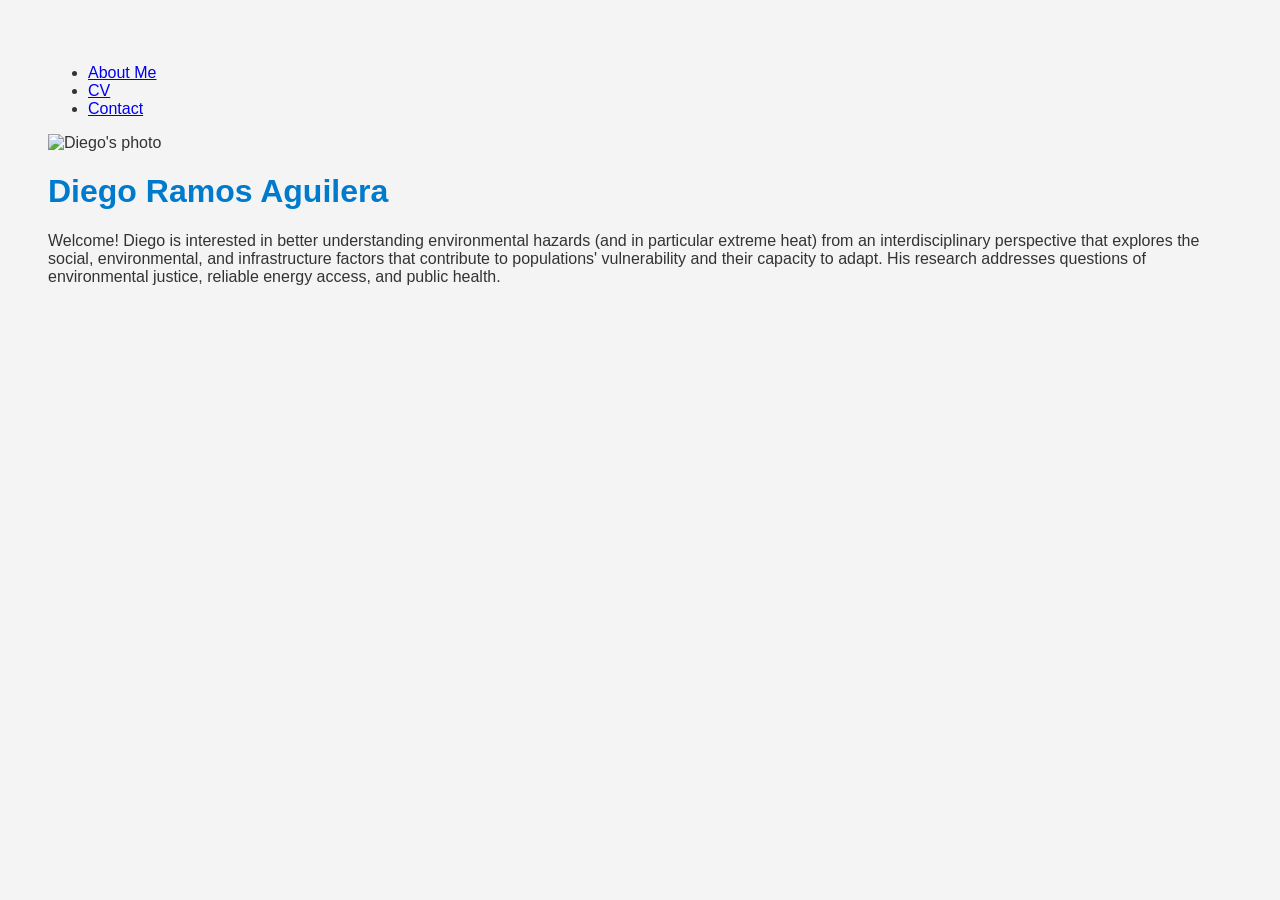
==== index.html @ e0c16a1e "Updated landing page" ====
<!DOCTYPE html>
<html>
<head>
  <title>Diego's Data Science Hub</title>
  <link rel="stylesheet" href="style.css">
</head>
<body>
  <nav>
    <ul>
      <li><a href="about.html">About Me</a></li>
      <li><a href="cv.html">CV</a></li>
      <li><a href="contact.html">Contact</a></li>
    </ul>
  </nav>

  <header>
    <img src="images/DiegoGrad.jpg" alt="Diego's photo" class="profile-pic">
    <h1>Diego Ramos Aguilera</h1>
  </header>

  <main>
    <p>Welcome! Diego is interested in better understanding environmental hazards (and in particular extreme heat) from an interdisciplinary perspective that explores the social, environmental, and infrastructure factors that contribute to populations' vulnerability and their capacity to adapt. His research addresses questions of environmental justice, reliable energy access, and public health.</p>
  </main>
</body>
</html>
---- style.css ----
body {
  font-family: Arial, sans-serif;
  background-color: #f4f4f4;
  color: #333;
  padding: 40px;
}
h1 {
  color: #007acc;
}
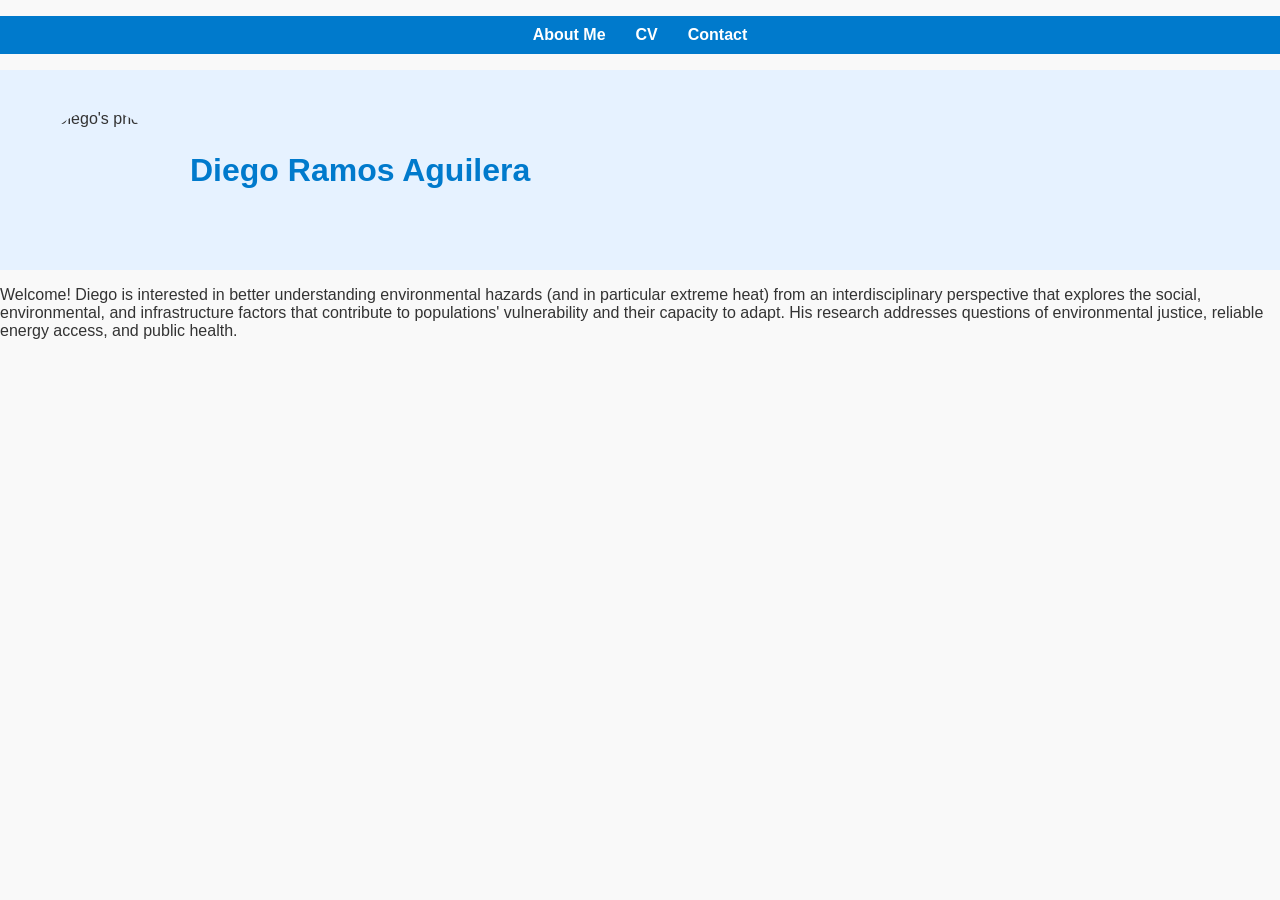
==== commit 4c1eb7bd: "Update index.html" ====
--- a/index.html
+++ b/index.html
@@ -1,7 +1,7 @@
 <!DOCTYPE html>
 <html>
 <head>
-  <title>Diego's Data Science Hub</title>
+  <title>Diego Ramos Aguilera</title>
   <link rel="stylesheet" href="style.css">
 </head>
 <body>
--- a/style.css
+++ b/style.css
@@ -1,9 +1,44 @@
 body {
-  font-family: Arial, sans-serif;
-  background-color: #f4f4f4;
+  font-family: 'Segoe UI', sans-serif;
+  background-color: #f9f9f9;
   color: #333;
+  margin: 0;
+  padding: 0;
+}
+
+nav ul {
+  list-style: none;
+  background-color: #007acc;
+  padding: 10px;
+  display: flex;
+  justify-content: center;
+}
+
+nav ul li {
+  margin: 0 15px;
+}
+
+nav ul li a {
+  color: white;
+  text-decoration: none;
+  font-weight: bold;
+}
+
+header {
+  display: flex;
+  align-items: center;
   padding: 40px;
+  background-color: #e6f2ff;
 }
+
+.profile-pic {
+  width: 120px;
+  height: 120px;
+  border-radius: 50%;
+  margin-right: 30px;
+}
+
 h1 {
+  font-size: 2em;
   color: #007acc;
 }
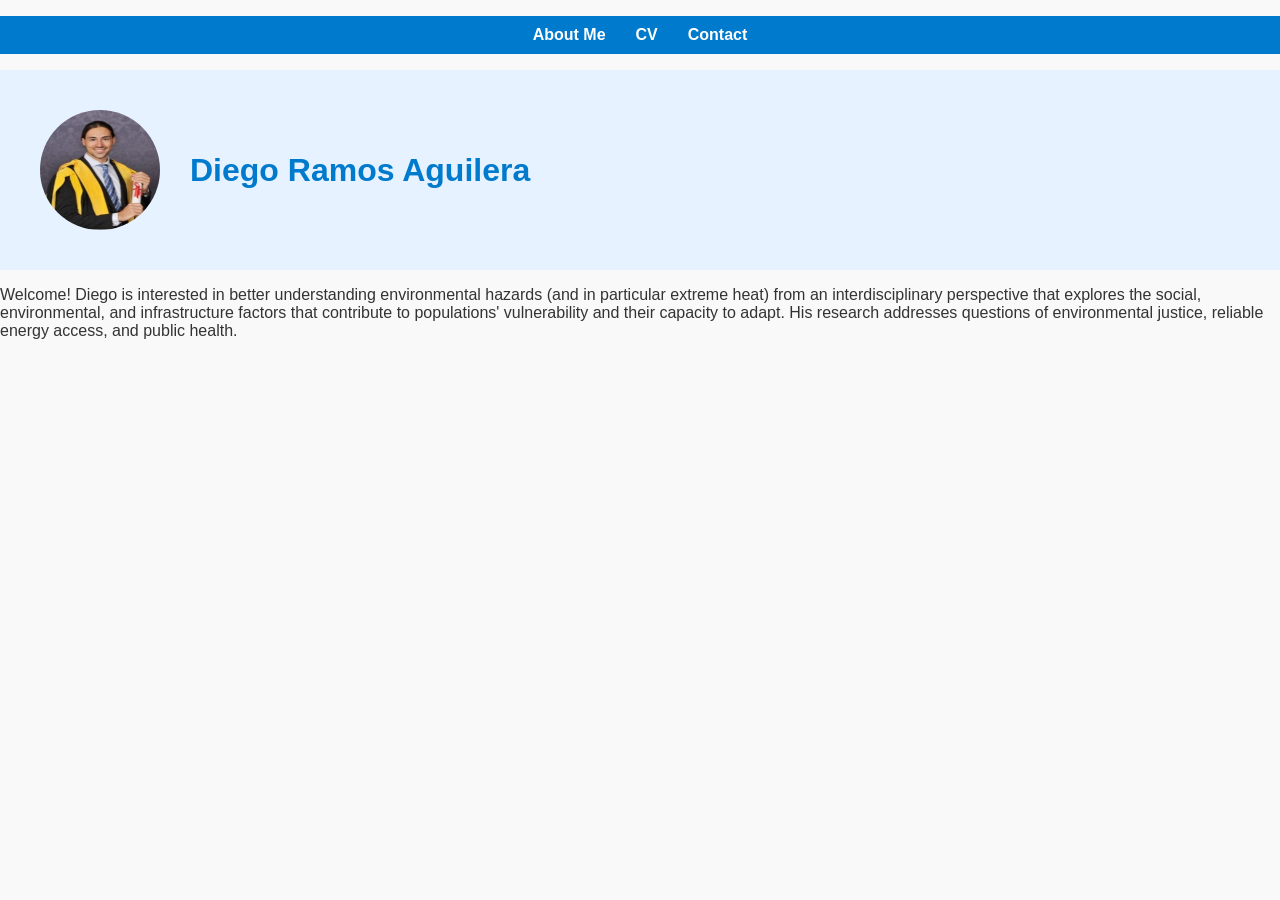
==== commit d94c1f90: "Update index.html" ====
--- a/index.html
+++ b/index.html
@@ -14,7 +14,7 @@
   </nav>
 
   <header>
-    <img src="images/DiegoGrad.jpg" alt="Diego's photo" class="profile-pic">
+    <img src="images/DiegoGrad.JPG" alt="Diego's photo" class="profile-pic">
     <h1>Diego Ramos Aguilera</h1>
   </header>
 
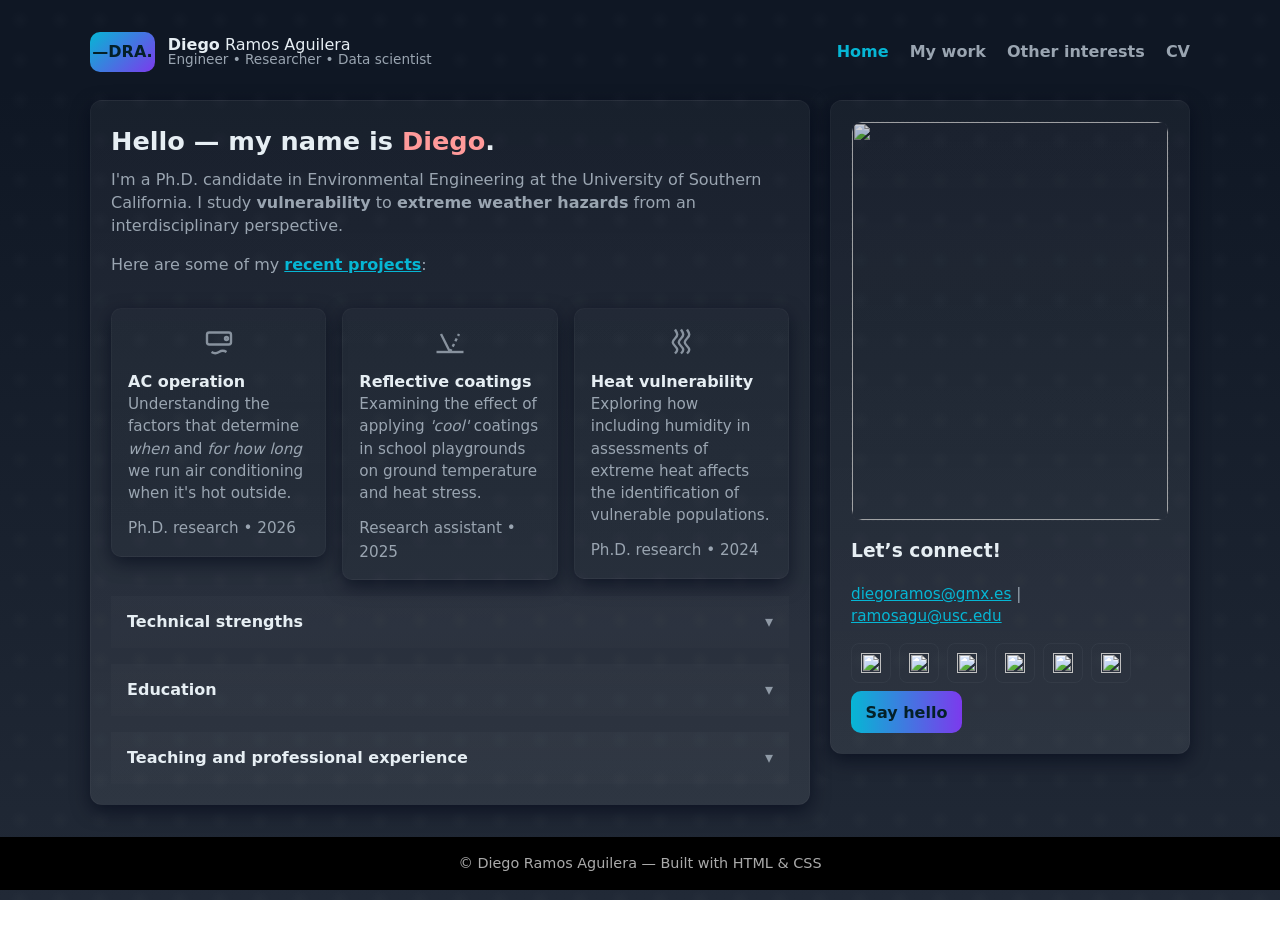
==== commit e9989fc7: "new website files" ====
--- a/index.html
+++ b/index.html
@@ -1,25 +1,209 @@
-<!DOCTYPE html>
-<html>
-<head>
-  <title>Diego Ramos Aguilera</title>
-  <link rel="stylesheet" href="style.css">
-</head>
-<body>
-  <nav>
-    <ul>
-      <li><a href="about.html">About Me</a></li>
-      <li><a href="cv.html">CV</a></li>
-      <li><a href="contact.html">Contact</a></li>
-    </ul>
-  </nav>
-
-  <header>
-    <img src="images/DiegoGrad.JPG" alt="Diego's photo" class="profile-pic">
-    <h1>Diego Ramos Aguilera</h1>
-  </header>
-
-  <main>
-    <p>Welcome! Diego is interested in better understanding environmental hazards (and in particular extreme heat) from an interdisciplinary perspective that explores the social, environmental, and infrastructure factors that contribute to populations' vulnerability and their capacity to adapt. His research addresses questions of environmental justice, reliable energy access, and public health.</p>
-  </main>
-</body>
-</html>
+<!doctype html>
+<html lang="en">
+<head><link rel="stylesheet" href="styles.css">
+<meta charset="utf-8" />
+<meta name="viewport" content="width=device-width,initial-scale=1" />
+<title>Diego Ramos Aguilera</title>
+
+</head>
+<body>
+  <div class="wrap">
+    <header>
+      <a href="index.html" class="brand-link">
+      <div class="brand">
+        <div class="logo">—DRA.</div>
+        <div class="name">
+          <div style="font-weight:500"><strong>Diego</strong> Ramos Aguilera</div>
+          <div style="font-size:.85rem;color:var(--muted)">Engineer • Researcher • Data scientist</div>
+        </div>
+      </div></a>
+      <nav>
+        <a href="index.html" class="active">Home</a>
+        <a href="work.html">My work</a>
+        <a href="interests.html">Other interests</a>
+        <a href="CV.html">CV</a>
+      </nav>
+    </header>
+
+    <section class="hero">
+      <div class="card intro">
+        <div style="display:flex;justify-content:space-between;align-items:start">
+          <div>
+            <h1>Hello — my name is <span class="highlight-red">Diego</span>.</h1>
+            <p>I'm a Ph.D. candidate in Environmental Engineering at the University of Southern California. I study <strong>vulnerability</strong> to <strong>extreme weather hazards</strong> from an interdisciplinary perspective.</p>
+            <p>Here are some of my <a href="work.html" class="highlight-blue">recent projects</a>:</p>
+          </div>
+        </div>
+
+        <div id="work" class="projects" aria-label="projects">
+          <a href="work.html#ac-operation" class="project-link">
+          <article class="project card">
+            <div class="project-icon">
+  <svg viewBox="0 0 24 24">
+    <!-- main unit -->
+    <rect x="4" y="5" width="16" height="8" rx="1.5"></rect>
+    
+    <!-- power button dot -->
+    <circle cx="17" cy="9" r="1"></circle>
+
+    <!-- airflow -->
+    <path d="M7 18c1.5 1 3.5 1 5 0s3.5-1 5 0"></path>
+  </svg>
+</div>
+            <div>
+              <strong>AC operation</strong>
+              <div class="muted">Understanding the factors that determine <i>when</i> and <i>for how long</i> we run air conditioning when it's hot outside.</div>
+            </div>
+            <div style="margin-top:.8rem"><span class="muted">Ph.D. research • 2026</span></div>
+          </article></a>
+          <a href="work.html#reflective-coatings" class="project-link">
+          <article class="project card">
+            <div class="project-icon">
+  <svg viewBox="0 0 24 24">
+    <!-- ground line -->
+    <line x1="3" y1="18" x2="21" y2="18"></line>
+
+    <!-- incident radiation -->
+    <line x1="6" y1="6" x2="12" y2="18"></line>
+
+    <!-- reflected radiation -->
+    <line x1="12" y1="18" x2="18" y2="6"
+          stroke-dasharray="2 2"></line>
+  </svg>
+</div>
+            <div>
+              <strong>Reflective coatings</strong>
+              <div class="muted">Examining the effect of applying <i>'cool'</i> coatings in school playgrounds on ground temperature and heat stress. </div>
+            </div>
+            <div style="margin-top:.8rem"><span class="muted">Research assistant • 2025</span></div>
+          </article></a>
+          <a href="work.html#heat-vulnerability" class="project-link">
+          <article class="project card">
+            <div class="project-icon">
+  <svg viewBox="0 0 24 24">
+    <path d="M8 3c2 3 2 4 0 6s-2 3 0 5 2 3 0 5"></path>
+    <path d="M12 3c2 3 2 4 0 6s-2 3 0 5 2 3 0 5"></path>
+    <path d="M16 3c2 3 2 4 0 6s-2 3 0 5 2 3 0 5"></path>
+  </svg>
+</div>
+            <div>
+              <strong>Heat vulnerability</strong>
+              <div class="muted">Exploring how including humidity in assessments of extreme heat affects the identification of vulnerable populations.</div>
+            </div>
+            <div style="margin-top:.8rem"><span class="muted">Ph.D. research • 2024</span></div>
+          </article></a>
+        </div>
+
+        <details>
+          <summary>Technical strengths</summary>
+          <div>Analytical skills • Python • High-performance computing • GIS • Data visualization</div>
+        </details>
+
+        <details>
+          <summary>Education</summary>
+          <div>
+            <strong>Ph.D., Environmental Engineering</strong> <i>(expected summer 2026)</i> — University of Southern California <br>
+            <span class="muted">Research examining the social, environmental, and insfrastructural dimensions behind heat vulnerability. Under the supervision of Dr. Kelly Sanders and Dr. Jiachen Zhang.</span>
+          </div><div>
+            <strong>M.S., Green Technologies</strong> — University of Southern California (2024)<br>
+            <span class="muted">Classes on energy systems, climate and sustainability. <i>GPA: 3.9</i></span>
+          </div><div>
+            <strong>M.Sc., Environment and Development</strong> — King's College London (2020)<br>
+            <span class="muted">Thesis on quantifying vulnerability to environmental hazards under the superivison of Dr. Faith Taylor. <i>Pass with Distinction</i></span>
+          </div><div>
+            <strong>B.Eng., Mechanical and Energy Engineering</strong> — Brunel University London (2019)<br>
+            <span class="muted">Dissertation on cool and green roofs and façades to reduce energy consumption under the supervision of Dr. Maria Kolokotroni. <i>1<sup>st</sup> Class Honors</i></span>
+          </div>
+        </details>
+
+        <details>
+          <summary>Teaching and professional experience</summary>
+          <div>
+            <p>I really enjoy teaching! At the University of Southern California I've been a Teaching Assistant for classes such as <strong>Statics and Dynamics</strong>, <strong>Energy Systems and Environmental Tradeoffs</strong>, and <strong>Civil Engineering Graphics</strong>. I've also lectured <strong>Introduction to Energy</strong> classes.</p>
+            <p>During my undergrad, I was a <strong>Powertrain Solutions Engineering Intern</strong> at Bosch (UK). Before that, I managed the social media for <strong>Fundación Agua de Coco</strong>, a Spanish NGO working to further education in Madagascar.</p><br>
+          </div>
+        </details>
+      </div>
+
+      <aside class="card contact" id="contact">
+        <div class="avatar" aria-hidden="true">
+  <img src="images/me-800.jpg" alt="" class="avatar-img" loading="lazy" width="400" height="400">
+</div>
+
+        <h3 style="margin-top:0">Let’s connect!</h3>
+        <p class="muted"><a href="mailto:diegoramos@gmx.es" style="color:var(--accent)">diegoramos@gmx.es</a> | <a href="mailto:ramosagu@usc.edu" style="color:var(--accent)">ramosagu@usc.edu</a></p>
+        <div class="socials" aria-label="Social links">
+
+  <a href="https://www.instagram.com/d1egoramo5" target="_blank" rel="noopener" aria-label="Instagram">
+    <img src="images/icons/instagram.png"
+       alt=""
+       class="social-icon"
+       width="20"
+       height="20">
+  </a>
+  <a href="https://bsky.app/profile/d1egoramo5.bsky.social" target="_blank" rel="noopener" aria-label="Bluesky">
+    <img src="images/icons/bluesky.png"
+       alt=""
+       class="social-icon"
+       width="20"
+       height="20">
+  </a>
+  <a href="https://www.linkedin.com/in/d1egoramo5" target="_blank" rel="noopener" aria-label="LinkedIn">
+    <img src="images/icons/linkedin.png"
+       alt=""
+       class="social-icon"
+       width="20"
+       height="20">
+  </a>
+    <a href="https://github.com/d1egoramo5" target="_blank" rel="noopener" aria-label="GitHub">
+    <img src="images/icons/github.png"
+       alt=""
+       class="social-icon"
+       width="20"
+       height="20">
+  </a>
+  <a href="https://orcid.org/0000-0003-2019-0027" target="_blank" rel="noopener" aria-label="ORCID">
+    <img src="images/icons/orcid.png"
+       alt=""
+       class="social-icon"
+       width="20"
+       height="20">
+  </a>
+  <a href="https://scholar.google.com/citations?user=gKFUmbkAAAAJ&hl" target="_blank" rel="noopener" aria-label="Google Scholar">
+    <img src="images/icons/scholar.png"
+       alt=""
+       class="social-icon"
+       width="20"
+       height="20">
+  </a>
+
+
+
+</div>
+<a class="btn" href="contact.html" style="display:inline-block;margin-top:.5rem">Say hello</a>
+      </aside>
+    </section>
+
+  <footer class="footer-bar">
+      © <span id="year"></span> Diego Ramos Aguilera — Built with HTML &amp; CSS
+    </footer>
+
+
+<script>
+  async function insertPartial(id, url){
+    try{
+      const res = await fetch(url);
+      if(!res.ok) throw new Error('fetch failed');
+      const html = await res.text();
+      document.getElementById(id).innerHTML = html;
+      document.getElementById(id).removeAttribute('aria-hidden');
+    }catch(e){
+      console.warn('Could not load', url, e);
+    }
+  }
+
+  // restore current-year behavior (optional)
+  document.getElementById('year')?.textContent = new Date().getFullYear();
+</script>
+</body>
+</html>
--- a/styles.css
+++ b/styles.css
@@ -0,0 +1,272 @@
+/* styles.css — main site stylesheet */
+
+:root{
+    --bg:#0f1724; --card:#0b1220; --muted:#9aa5b1; --accent:#06b6d4;
+    --hover-red: rgba(255,60,60,0.12);
+    --radius:12px; --gap:1.25rem; --maxw:1100px;
+    --ff-sans: system-ui, -apple-system, "Segoe UI", Roboto, "Helvetica Neue", Arial;
+  }
+  *{box-sizing:border-box}
+  html,body{height:100%}
+  body{
+  margin:0;
+  font-family:var(--ff-sans);
+  background:linear-gradient(180deg,var(--bg) 0%, #071021 100%);
+  color:#e6eef3;
+  -webkit-font-smoothing:antialiased;
+  line-height:1.45;
+
+  /* keep horizontal centering but allow the page to grow/scroll */
+  display:flex;
+  align-items:flex-start;    /* <-- changed from center */
+  justify-content:center;
+  padding:2rem;
+
+  min-height:100vh;          /* ensure the page can be at least full viewport */
+  overflow-y:auto;           /* allow vertical scrolling when content grows */
+}
+
+  .wrap{
+  width:100%;
+  max-width:var(--maxw);
+  margin:0 auto;
+  padding-bottom:3rem; /* extra room so expanded panels don't hide under footer */
+}
+
+  header{
+    display:flex; gap:1rem; align-items:center; justify-content:space-between;
+    margin-bottom:1.75rem;
+  }
+  .brand{display:flex; gap:.8rem; align-items:center}
+  .logo{
+    width:65px; height:40px; border-radius:10px; background:linear-gradient(135deg,var(--accent),#7c3aed);
+    display:grid; place-items:center; font-weight:700; color:#042028;
+  }
+  .brand .name { line-height:1; }
+  .brand .name strong { font-weight:900; } /* bold only first word */
+
+  nav a{color:var(--muted); text-decoration:none; margin-left:1rem; font-weight:600}
+  nav a:hover{color:var(--accent)}
+
+  .hero{
+    display:grid; grid-template-columns:1fr 360px; gap:var(--gap); align-items:start;
+    margin-bottom:1.75rem;
+  }
+  .card{
+    background:linear-gradient(180deg, rgba(255,255,255,0.04), rgba(255,255,255,0.07));
+    border-radius:var(--radius); padding:1.25rem; box-shadow:0 6px 18px rgba(2,6,23,0.6);
+    border:1px solid rgba(255,255,255,0.03);
+  }
+  .intro h1{margin:.1rem 0 0; font-size:1.6rem}
+  .intro h1 strong{font-weight:900} /* bold first word in H1 */
+  .intro p{color:var(--muted); margin-top:.5rem}
+
+  .contact{position:sticky; top:1.5rem}
+  .btn{
+    display:inline-block; padding:.6rem .9rem; border-radius:10px; background:linear-gradient(90deg,var(--accent),#7c3aed);
+    color:#042028; font-weight:700; text-decoration:none;
+  }
+
+  .projects{
+    display:grid; grid-template-columns:repeat(3,1fr); gap:1rem; margin-top:1rem;
+  }
+  .project{
+    padding:1rem; border-radius:10px; min-height:120px; background:linear-gradient(180deg, rgba(255,255,255,0.015), transparent);
+    display:flex; flex-direction:column; justify-content:space-between;
+    transition:transform .28s ease, box-shadow .28s ease, border-color .28s ease;
+    border:1px solid rgba(255,255,255,0.03);
+  }
+  /* red-hue highlight on hover */
+  .project:hover{
+    transform:translateY(-6px) scale(1.01);
+    box-shadow:0 12px 30px rgba(255,60,60,0.12);
+    border-color: rgba(255,60,60,0.18);
+  }
+  .muted{color:var(--muted); font-size:.95rem}
+
+  /* details/summary with arrow */
+  details{
+  margin-top:1rem;
+  border-radius:10px;
+  overflow:visible;          /* allow the open panel to grow without being clipped */
+}
+
+/* keep the rounded-corner clipping for the inner content */
+details > div{
+  border-radius:10px;
+  overflow:hidden;
+}
+  summary{
+    list-style:none; cursor:pointer; padding:.9rem 1rem; background:linear-gradient(180deg, rgba(255,255,255,0.02), rgba(255,255,255,0.01));
+    display:flex; align-items:center; justify-content:space-between; gap:1rem; font-weight:700;
+  }
+  /* arrow on the right */
+  summary::after{
+    content:'▾';
+    margin-left:12px;
+    opacity:.9;
+    transform-origin:center;
+    transition:transform .2s ease;
+    color:var(--muted);
+  }
+  details[open] summary::after{ transform:rotate(180deg) translateY(1px); color:var(--accent) }
+  details div{padding:1rem; color:var(--muted); border-top:1px solid rgba(255,255,255,0.02)}
+
+body{
+  /* keep your existing background, then add an overlay pattern */
+  background:
+    radial-gradient(rgba(255,255,255,0.012) 2px, transparent 10px),
+    linear-gradient(180deg,var(--bg) 10%, #212936 100%);
+  background-repeat:repeat;
+  background-size:40px 40px, auto; background-attachment: fixed;
+}
+  /* avatar placeholder above contact */
+  .avatar{
+    width:100%; height:400px; border-radius:10px; margin-bottom:1rem;
+    display:flex; align-items:center; justify-content:center;
+    background:linear-gradient(180deg, rgba(255,255,255,0.01), rgba(255,255,255,0.00));
+    border:1px dashed rgba(255,255,255,0.03); color:var(--muted);
+  }
+  .avatar svg{opacity:.5}
+
+  .avatar { overflow:hidden; position:relative; }
+.avatar-img{
+  display:block; opacity:.8;
+  width:100%;
+  height:100%;
+  object-fit:cover;     /* crop-center behavior */
+  border-radius:10px;   /* match .avatar container */
+}
+
+  footer{margin-top:2rem; color:var(--muted); font-size:.9rem; text-align:center}
+
+  .footer-bar{
+  margin-top:2rem;
+  width:100vw;                 /* full width */
+  margin-left:calc(50% - 50vw); /* break out of centered wrapper */
+  background:#000;
+  color:#aaa;
+  padding:1rem 2rem;
+  text-align:center;
+  border-radius:0;             /* remove bubble rounding */
+  box-shadow:none;
+  border:none;
+}
+
+  /* responsive */
+  @media (max-width:900px){
+    .hero{grid-template-columns:1fr}
+    .projects{grid-template-columns:repeat(2,1fr)}
+    nav a{margin-left:.6rem}
+  }
+  @media (max-width:560px){
+    .projects{grid-template-columns:1fr}
+    header{flex-direction:column; align-items:flex-start; gap:.8rem}
+    .brand .logo{width:50px;height:50px}
+  }
+
+  /* reduced motion preference */
+  @media (prefers-reduced-motion:reduce){
+    .project, .project:hover{transition:none; transform:none}
+  }
+
+  /* social buttons in the contact panel */
+.socials{ display:flex; gap:.5rem; margin-top:1rem; align-items:center }
+.socials a{
+  display:inline-grid; place-items:center;
+  width:40px; height:40px; border-radius:8px;
+  border:1px solid rgba(255,255,255,0.04);
+  background:transparent; color:var(--muted); text-decoration:none;
+  transition:transform .18s ease, box-shadow .18s ease, background-color .18s ease, color .18s ease;
+}
+.socials a svg{ display:block; width:18px; height:18px; }
+
+/* hover: subtle red tint to match project hover */
+.socials a:hover{
+  transform:translateY(-3px);
+  box-shadow:0 8px 18px rgba(255,60,60,0.08);
+  background:rgba(255,60,60,0.06);
+  color: #ffdfe0; /* makes icons slightly brighter on hover */
+}
+
+/* focus styles for keyboard users */
+.socials a:focus{ outline:2px solid rgba(6,182,212,0.18); outline-offset:3px; }
+
+/* tiny spacing tweak on very small screens */
+@media (max-width:420px){ .socials a{ width:36px; height:36px } }
+
+.project-icon{
+  width:36px;              /* slightly larger */
+  height:36px;
+  margin:0 auto .75rem;   /* center horizontally */
+  display:flex;
+  align-items:center;
+  justify-content:center;
+  color:var(--muted);
+  opacity:.85;
+}
+
+.project-icon svg{
+  width:100%;
+  height:100%;
+  stroke:currentColor;
+  fill:none;
+  stroke-width:1.6;
+}
+
+.project:hover .project-icon{
+  color:#ff9a9a;
+  opacity:1;
+}
+
+.project strong {
+  display:block;
+  margin-top:-.2rem;
+}
+
+.social-icon{
+  display:block;
+  width:20px;
+  height:20px;
+  object-fit:contain;
+}
+
+.socials a{
+  display:flex;
+  align-items:center;
+  justify-content:center;
+}
+
+nav a.active{
+  color: var(--accent);
+}
+
+nav a.active.btn{
+  background: linear-gradient(90deg, var(--accent), #7c3aed);
+  color:#042028;
+}
+
+.brand-link{
+  text-decoration:none;
+  color:inherit;
+  display:inline-block;
+}
+
+.brand-link:hover{
+  opacity:.85;
+}
+
+.highlight-blue{
+  color: var(--accent);
+  font-weight:600;
+}
+
+.highlight-red{
+  color: #ff9a9a; /* subtle red variant */
+}
+
+.project-link{
+  text-decoration:none;
+  color:inherit;
+  display:block;
+}
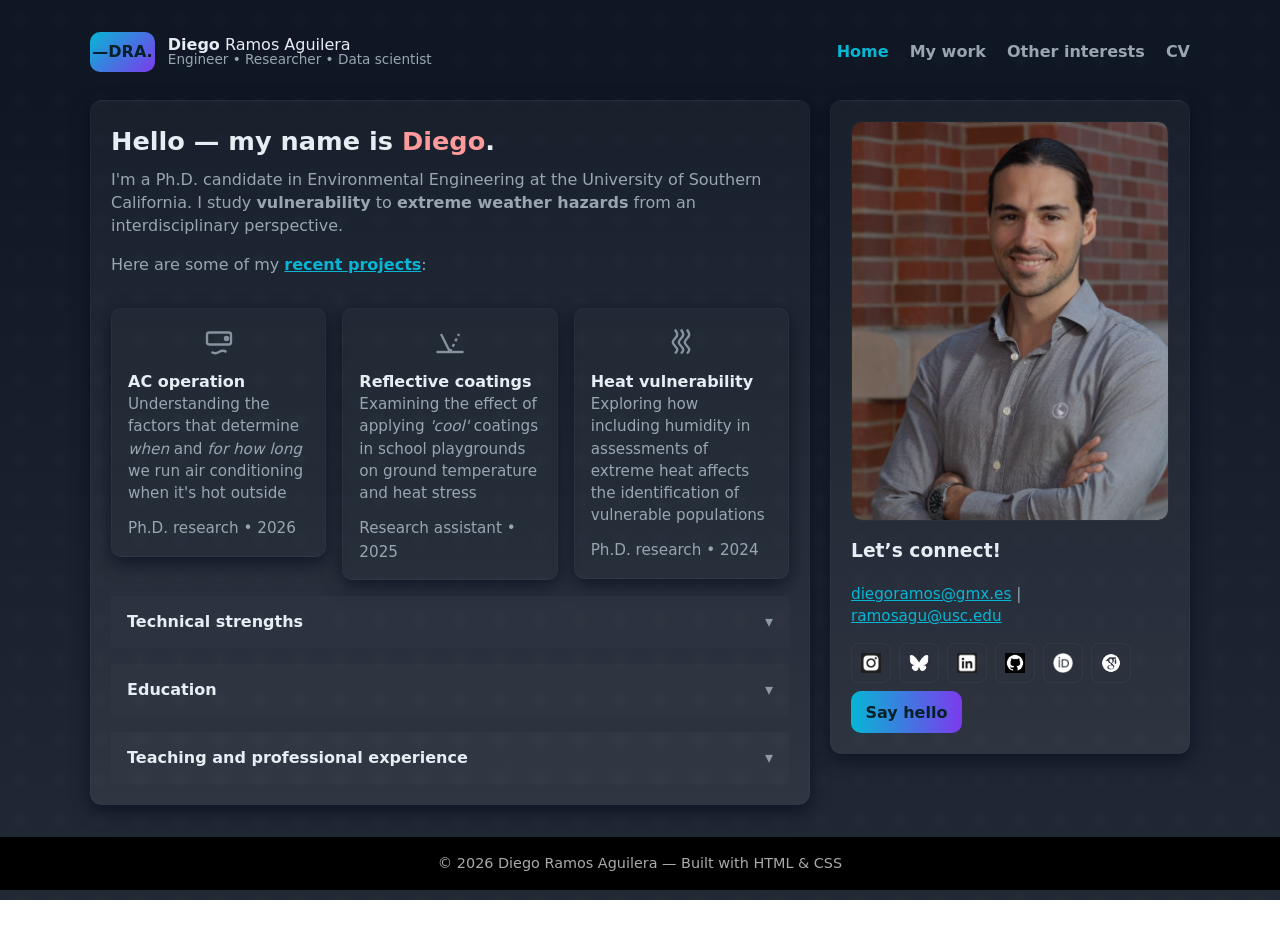
==== commit 39047ac1: "updated html and css files" ====
--- a/index.html
+++ b/index.html
@@ -39,56 +39,47 @@
           <a href="work.html#ac-operation" class="project-link">
           <article class="project card">
             <div class="project-icon">
-  <svg viewBox="0 0 24 24">
-    <!-- main unit -->
-    <rect x="4" y="5" width="16" height="8" rx="1.5"></rect>
-    
-    <!-- power button dot -->
-    <circle cx="17" cy="9" r="1"></circle>
-
-    <!-- airflow -->
-    <path d="M7 18c1.5 1 3.5 1 5 0s3.5-1 5 0"></path>
-  </svg>
-</div>
+              <svg viewBox="0 0 24 24">
+                <!-- main unit -->    <rect x="4" y="5" width="16" height="8" rx="1.5"></rect>
+                <!-- power button dot -->    <circle cx="17" cy="9" r="1"></circle>
+                <!-- airflow -->    <path d="M7 18c1.5 1 3.5 1 5 0s3.5-1 5 0"></path>
+              </svg>
+            </div>
             <div>
               <strong>AC operation</strong>
-              <div class="muted">Understanding the factors that determine <i>when</i> and <i>for how long</i> we run air conditioning when it's hot outside.</div>
+              <div class="muted">Understanding the factors that determine <i>when</i> and <i>for how long</i> we run air conditioning when it's hot outside</div>
             </div>
             <div style="margin-top:.8rem"><span class="muted">Ph.D. research • 2026</span></div>
           </article></a>
+
           <a href="work.html#reflective-coatings" class="project-link">
           <article class="project card">
             <div class="project-icon">
-  <svg viewBox="0 0 24 24">
-    <!-- ground line -->
-    <line x1="3" y1="18" x2="21" y2="18"></line>
-
-    <!-- incident radiation -->
-    <line x1="6" y1="6" x2="12" y2="18"></line>
-
-    <!-- reflected radiation -->
-    <line x1="12" y1="18" x2="18" y2="6"
-          stroke-dasharray="2 2"></line>
-  </svg>
-</div>
+              <svg viewBox="0 0 24 24">
+                <!-- ground line -->    <line x1="3" y1="18" x2="21" y2="18"></line>
+                <!-- incident radiation -->    <line x1="6" y1="6" x2="12" y2="18"></line>
+                <!-- reflected radiation -->    <line x1="12" y1="18" x2="18" y2="6" stroke-dasharray="2 2"></line>
+              </svg>
+            </div>
             <div>
               <strong>Reflective coatings</strong>
-              <div class="muted">Examining the effect of applying <i>'cool'</i> coatings in school playgrounds on ground temperature and heat stress. </div>
+              <div class="muted">Examining the effect of applying <i>'cool'</i> coatings in school playgrounds on ground temperature and heat stress</div>
             </div>
             <div style="margin-top:.8rem"><span class="muted">Research assistant • 2025</span></div>
           </article></a>
+
           <a href="work.html#heat-vulnerability" class="project-link">
           <article class="project card">
             <div class="project-icon">
-  <svg viewBox="0 0 24 24">
-    <path d="M8 3c2 3 2 4 0 6s-2 3 0 5 2 3 0 5"></path>
-    <path d="M12 3c2 3 2 4 0 6s-2 3 0 5 2 3 0 5"></path>
-    <path d="M16 3c2 3 2 4 0 6s-2 3 0 5 2 3 0 5"></path>
-  </svg>
-</div>
+              <svg viewBox="0 0 24 24">
+                <path d="M8 3c2 3 2 4 0 6s-2 3 0 5 2 3 0 5"></path>
+                <path d="M12 3c2 3 2 4 0 6s-2 3 0 5 2 3 0 5"></path>
+                <path d="M16 3c2 3 2 4 0 6s-2 3 0 5 2 3 0 5"></path>
+              </svg>
+            </div>
             <div>
               <strong>Heat vulnerability</strong>
-              <div class="muted">Exploring how including humidity in assessments of extreme heat affects the identification of vulnerable populations.</div>
+              <div class="muted">Exploring how including humidity in assessments of extreme heat affects the identification of vulnerable populations</div>
             </div>
             <div style="margin-top:.8rem"><span class="muted">Ph.D. research • 2024</span></div>
           </article></a>
@@ -180,12 +171,12 @@
 
 
 </div>
-<a class="btn" href="contact.html" style="display:inline-block;margin-top:.5rem">Say hello</a>
+<a class="btn" href="https://www.linkedin.com/in/d1egoramo5" style="display:inline-block;margin-top:.5rem">Say hello</a>
       </aside>
     </section>
 
-  <footer class="footer-bar">
-      © <span id="year"></span> Diego Ramos Aguilera — Built with HTML &amp; CSS
+    <footer class="footer-bar">
+      © 2026 Diego Ramos Aguilera — Built with HTML &amp; CSS
     </footer>
 
 
@@ -201,9 +192,6 @@
       console.warn('Could not load', url, e);
     }
   }
-
-  // restore current-year behavior (optional)
-  document.getElementById('year')?.textContent = new Date().getFullYear();
 </script>
 </body>
 </html>
--- a/styles.css
+++ b/styles.css
@@ -269,4 +269,35 @@
   text-decoration:none;
   color:inherit;
   display:block;
+}
+
+/* project icon container (square) */
+.project-icon{
+  position:relative;
+  width:36px;
+  height:36px;
+  margin:0 auto .75rem;
+}
+
+/* both images (default + hover) fill the box but keep their aspect ratio */
+.project-icon .icon{
+  position:absolute;
+  inset:0;
+  width:100%;
+  height:100%;
+  object-fit:contain;    /* preserve original aspect ratio (no squish) */
+  transition:opacity .18s ease, transform .18s ease;
+  display:block;
+}
+
+/* stacking: default visible, hover hidden until mouseover */
+.project-icon .icon-default{ opacity:1; }
+.project-icon .icon-hover{ opacity:0; transform:scale(1); }
+
+/* swap on card hover */
+.project:hover .icon-default{ opacity:0; transform:scale(.98); }
+.project:hover .icon-hover{ opacity:1; transform:scale(1.02); }
+
+.section-subtitle{
+  margin:2.5rem 0 1.5rem;
 }
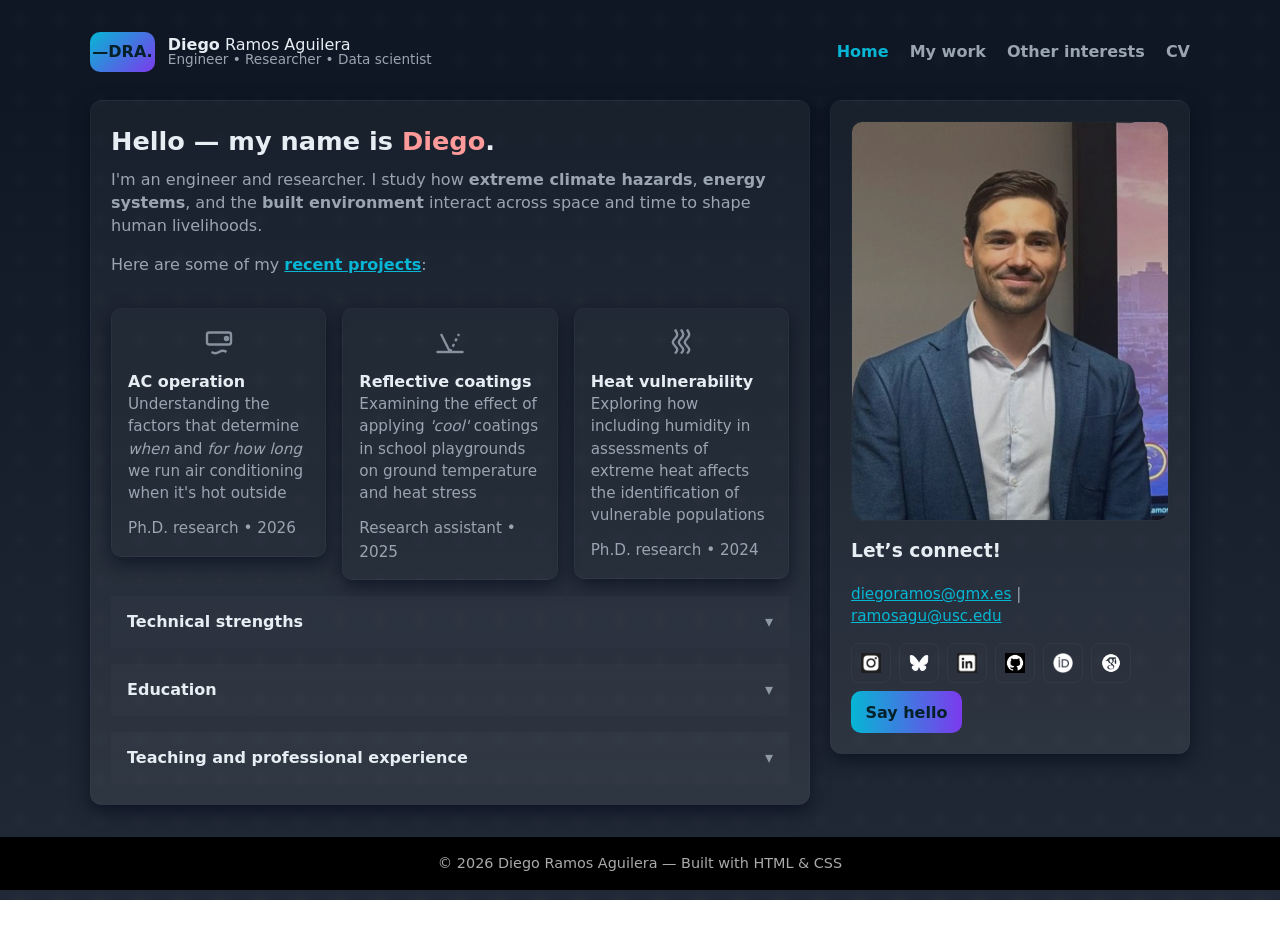
==== commit 639a0a94: "updated CVs, image and main page" ====
--- a/index.html
+++ b/index.html
@@ -30,7 +30,7 @@
         <div style="display:flex;justify-content:space-between;align-items:start">
           <div>
             <h1>Hello — my name is <span class="highlight-red">Diego</span>.</h1>
-            <p>I'm a Ph.D. candidate in Environmental Engineering at the University of Southern California. I study <strong>vulnerability</strong> to <strong>extreme weather hazards</strong> from an interdisciplinary perspective.</p>
+            <p>I'm an engineer and researcher. I study how <strong>extreme climate hazards</strong>, <strong>energy systems</strong>, and the <strong>built environment</strong> interact across space and time to shape human livelihoods.</p>
             <p>Here are some of my <a href="work.html" class="highlight-blue">recent projects</a>:</p>
           </div>
         </div>
@@ -87,23 +87,23 @@
 
         <details>
           <summary>Technical strengths</summary>
-          <div>Analytical skills • Python • High-performance computing • GIS • Data visualization</div>
+          <div>Experimental design • Analytical skills • Statistical modeling • Data engineering with Python • High-performance computing • Spatial analysis and GIS • Data visualization</div>
         </details>
 
         <details>
           <summary>Education</summary>
           <div>
-            <strong>Ph.D., Environmental Engineering</strong> <i>(expected summer 2026)</i> — University of Southern California <br>
-            <span class="muted">Research examining the social, environmental, and insfrastructural dimensions behind heat vulnerability. Under the supervision of Dr. Kelly Sanders and Dr. Jiachen Zhang.</span>
+            <strong>Ph.D., Environmental Engineering</strong> — University of Southern California (2026)<br>
+            <span class="subtitle">Research examining the social, environmental, and insfrastructural imensions behind heat vulnerability. Under the supervision of Dr. Kelly Sanders and Dr. Jiachen Zhang.</span>
           </div><div>
             <strong>M.S., Green Technologies</strong> — University of Southern California (2024)<br>
-            <span class="muted">Classes on energy systems, climate and sustainability. <i>GPA: 3.9</i></span>
+            <span class="subtitle">Focused on energy systems, climate and sustainability. <i>GPA: 3.9</i></span>
           </div><div>
             <strong>M.Sc., Environment and Development</strong> — King's College London (2020)<br>
-            <span class="muted">Thesis on quantifying vulnerability to environmental hazards under the superivison of Dr. Faith Taylor. <i>Pass with Distinction</i></span>
+            <span class="subtitle">Thesis on quantifying vulnerability to environmental hazards in the Global South under the supervision of Dr. Faith Taylor. <i>Pass with Distinction</i></span>
           </div><div>
             <strong>B.Eng., Mechanical and Energy Engineering</strong> — Brunel University London (2019)<br>
-            <span class="muted">Dissertation on cool and green roofs and façades to reduce energy consumption under the supervision of Dr. Maria Kolokotroni. <i>1<sup>st</sup> Class Honors</i></span>
+            <span class="subtitle">Dissertation on cool and green roofs and façades to reduce energy consumption under the supervision of Dr. Maria Kolokotroni. <i>1<sup>st</sup> Class Honors</i></span>
           </div>
         </details>
 
@@ -111,14 +111,13 @@
           <summary>Teaching and professional experience</summary>
           <div>
             <p>I really enjoy teaching! At the University of Southern California I've been a Teaching Assistant for classes such as <strong>Statics and Dynamics</strong>, <strong>Energy Systems and Environmental Tradeoffs</strong>, and <strong>Civil Engineering Graphics</strong>. I've also lectured <strong>Introduction to Energy</strong> classes.</p>
-            <p>During my undergrad, I was a <strong>Powertrain Solutions Engineering Intern</strong> at Bosch (UK). Before that, I managed the social media for <strong>Fundación Agua de Coco</strong>, a Spanish NGO working to further education in Madagascar.</p><br>
+            <p>During my undergraduate degree, I was a <strong>Powertrain Solutions Engineering Intern</strong> at Bosch (UK). Before that, I managed the social media for <strong>Fundación Agua de Coco</strong>, a Spanish NGO working to further education in Madagascar.</p><br>
           </div>
         </details>
       </div>
-
       <aside class="card contact" id="contact">
         <div class="avatar" aria-hidden="true">
-  <img src="images/me-800.jpg" alt="" class="avatar-img" loading="lazy" width="400" height="400">
+  <img src="images/me2.jpg" alt="" class="avatar-img" loading="lazy" width="400" height="400">
 </div>
 
         <h3 style="margin-top:0">Let’s connect!</h3>
--- a/styles.css
+++ b/styles.css
@@ -300,4 +300,13 @@
 
 .section-subtitle{
   margin:2.5rem 0 1.5rem;
+}
+
+/* Subtitle: smaller, slightly lighter secondary text for headings/subtitles */
+.subtitle {
+  color: var(--muted, #6b7280);
+  font-size: 0.9rem;    /* smaller than body text */
+  line-height: 1.35;
+  font-weight: 400;
+  /* keep it inline by default so it works on spans; change to display:block if needed */
 }
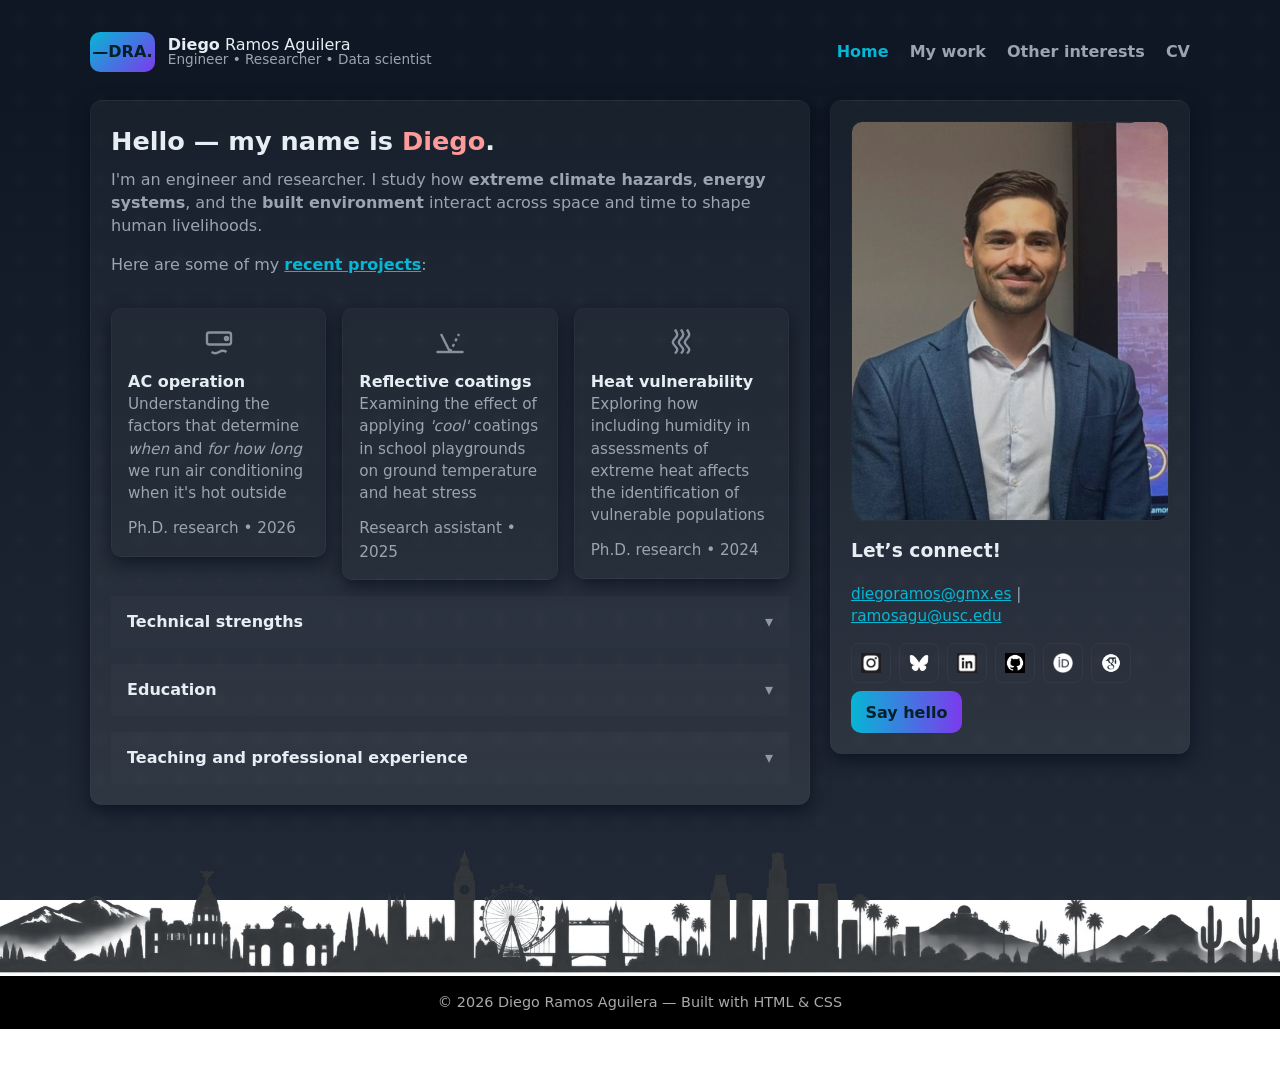
==== commit 5f460ef9: "added cities banner above footer" ====
--- a/index.html
+++ b/index.html
@@ -174,6 +174,10 @@
       </aside>
     </section>
 
+    <div class="page-banner">
+      <img src="images/website_banner.png" alt="" loading="lazy">
+    </div>
+
     <footer class="footer-bar">
       © 2026 Diego Ramos Aguilera — Built with HTML &amp; CSS
     </footer>
--- a/styles.css
+++ b/styles.css
@@ -141,7 +141,7 @@
   footer{margin-top:2rem; color:var(--muted); font-size:.9rem; text-align:center}
 
   .footer-bar{
-  margin-top:2rem;
+  margin-top:0;
   width:100vw;                 /* full width */
   margin-left:calc(50% - 50vw); /* break out of centered wrapper */
   background:#000;
@@ -153,6 +153,19 @@
   border:none;
 }
 
+  .page-banner{
+  margin-top:2rem;
+  width:100vw;
+  margin-left:calc(50% - 50vw);
+  overflow:hidden;
+}
+
+  .page-banner img{
+  display:block;
+  width:100%;
+  height:auto;
+}
+
   /* responsive */
   @media (max-width:900px){
     .hero{grid-template-columns:1fr}
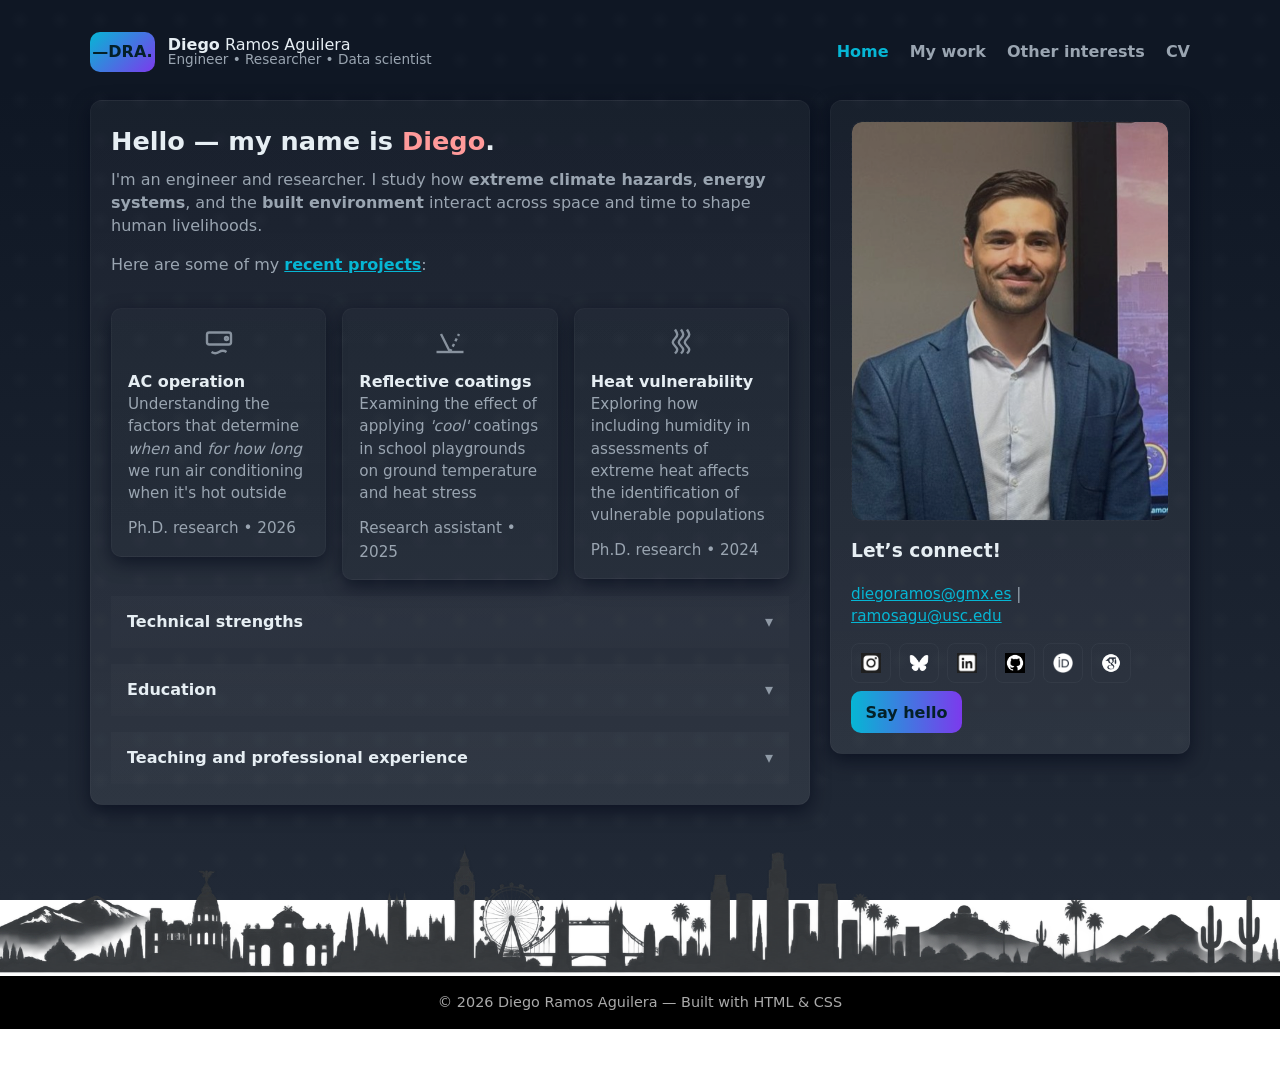
==== commit 1b9ece13: "Corrected issues with banner positioning" ====
--- a/index.html
+++ b/index.html
@@ -175,7 +175,7 @@
     </section>
 
     <div class="page-banner">
-      <img src="images/website_banner.png" alt="" loading="lazy">
+      <img src="images/website_banner.png" alt="">
     </div>
 
     <footer class="footer-bar">
--- a/styles.css
+++ b/styles.css
@@ -155,8 +155,11 @@
 
   .page-banner{
   margin-top:2rem;
+  position:relative;
+  left:50%;
   width:100vw;
-  margin-left:calc(50% - 50vw);
+  margin-left:0;
+  transform:translateX(-50%);
   overflow:hidden;
 }
 
